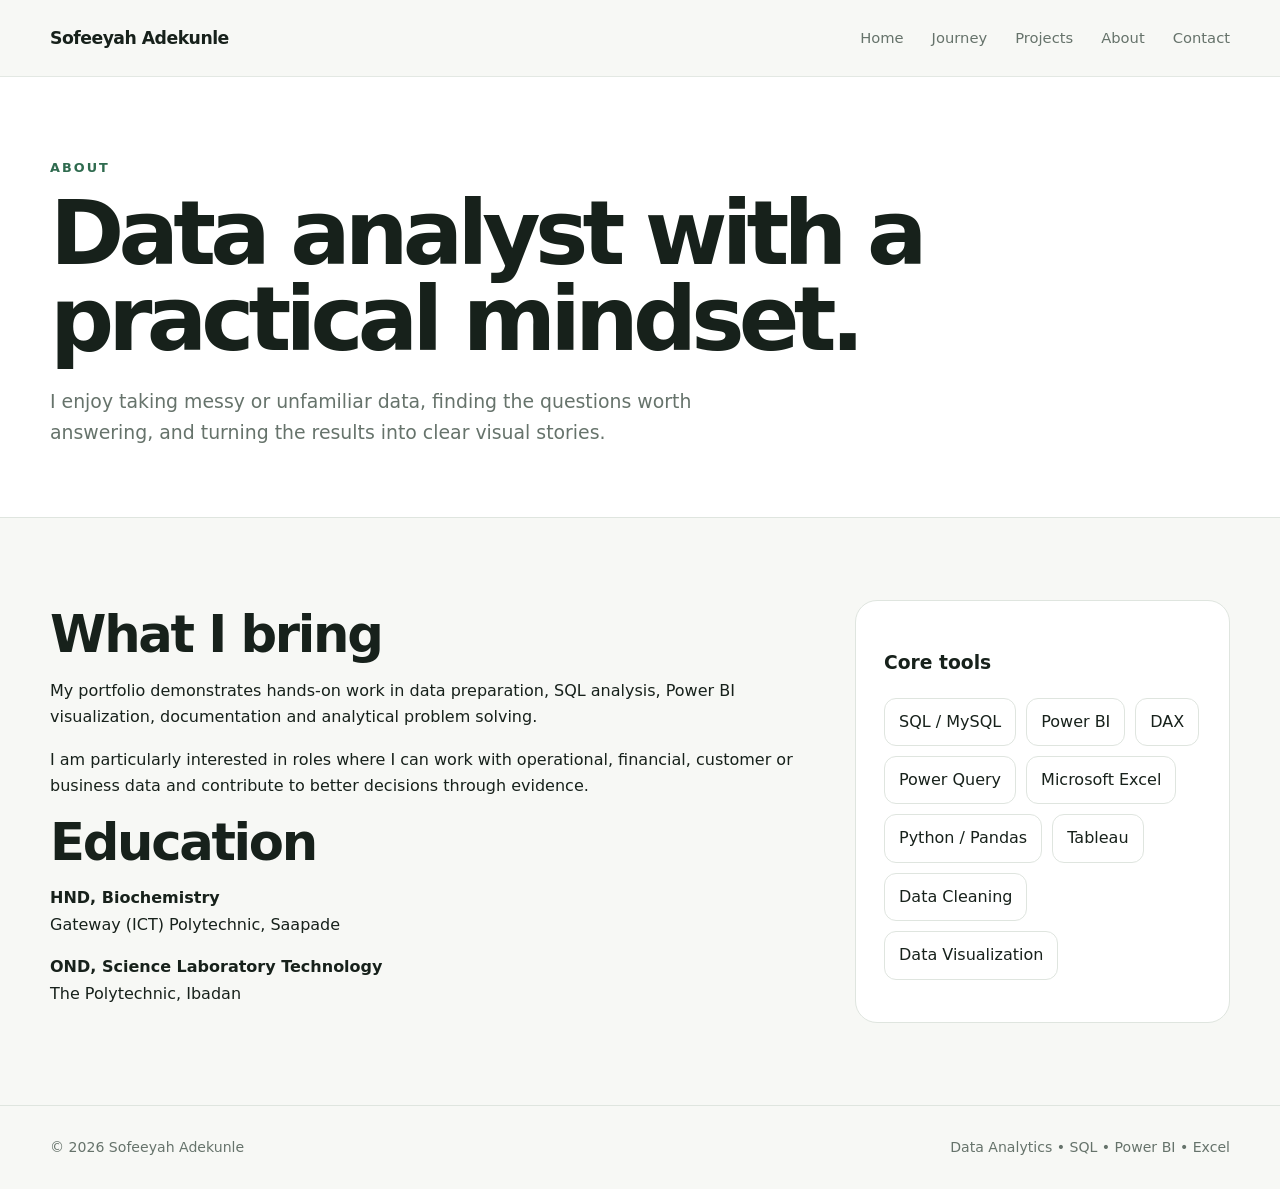
==== about.html @ de35168d "Replace old portfolio website" ====
<!doctype html><html lang="en"><head><meta charset="utf-8"><meta name="viewport" content="width=device-width, initial-scale=1"><title>About | Sofeeyah Adekunle</title><meta name="description" content="Sofeeyah Adekunle — Data Analyst portfolio."><link rel="stylesheet" href="css/style.css"></head><body><header class="nav"><div class="container nav-inner"><a class="logo" href="index.html">Sofeeyah Adekunle</a><button class="menu" aria-label="Open menu">☰</button><nav class="nav-links"><a class="" href="index.html">Home</a><a class="" href="journey.html">Journey</a><a class="" href="projects.html">Projects</a><a class="active" href="about.html">About</a><a class="" href="contact.html">Contact</a></nav></div></header><main><section class="case-hero"><div class="container"><div class="kicker">About</div><h1>Data analyst with a practical mindset.</h1><p class="lead">I enjoy taking messy or unfamiliar data, finding the questions worth answering, and turning the results into clear visual stories.</p></div></section><section class="section"><div class="container case-grid"><div><h2>What I bring</h2><p>My portfolio demonstrates hands-on work in data preparation, SQL analysis, Power BI visualization, documentation and analytical problem solving.</p><p>I am particularly interested in roles where I can work with operational, financial, customer or business data and contribute to better decisions through evidence.</p><h2>Education</h2><p><strong>HND, Biochemistry</strong><br>Gateway (ICT) Polytechnic, Saapade</p><p><strong>OND, Science Laboratory Technology</strong><br>The Polytechnic, Ibadan</p></div><aside class="card"><h3>Core tools</h3><div class="skills"><span class="skill">SQL / MySQL</span><span class="skill">Power BI</span><span class="skill">DAX</span><span class="skill">Power Query</span><span class="skill">Microsoft Excel</span><span class="skill">Python / Pandas</span><span class="skill">Tableau</span><span class="skill">Data Cleaning</span><span class="skill">Data Visualization</span></div></aside></div></section></main><footer class="footer"><div class="container footer-inner"><span>© <span class="year"></span> Sofeeyah Adekunle</span><span>Data Analytics • SQL • Power BI • Excel</span></div></footer><script src="js/script.js"></script></body></html>
---- css/style.css ----
:root{--ink:#17211b;--muted:#66736b;--paper:#f7f8f5;--card:#fff;--accent:#2f6b4f;--accent-dark:#204b37;--line:#dfe5df;--soft:#e9f0eb;--max:1180px;--radius:22px}
*{box-sizing:border-box}html{scroll-behavior:smooth}body{margin:0;font-family:Inter,system-ui,-apple-system,BlinkMacSystemFont,"Segoe UI",sans-serif;color:var(--ink);background:var(--paper);line-height:1.65}a{color:inherit;text-decoration:none}img{max-width:100%;display:block}.container{width:min(calc(100% - 40px),var(--max));margin:auto}
.nav{position:sticky;top:0;z-index:50;background:rgba(247,248,245,.94);backdrop-filter:blur(12px);border-bottom:1px solid rgba(223,229,223,.8)}.nav-inner{height:76px;display:flex;align-items:center;justify-content:space-between}.logo{font-weight:800;letter-spacing:-.03em;font-size:1.08rem}.nav-links{display:flex;gap:28px;align-items:center}.nav-links a{font-size:.92rem;color:var(--muted)}.nav-links a:hover{color:var(--accent)}.menu{display:none;border:0;background:none;font-size:1.5rem}
.hero{padding:92px 0 78px}.hero-grid{display:grid;grid-template-columns:1.15fr .85fr;gap:70px;align-items:center}.eyebrow,.kicker{font-size:.8rem;text-transform:uppercase;letter-spacing:.16em;font-weight:800;color:var(--accent)}h1{font-size:clamp(3rem,7vw,5.9rem);line-height:.96;letter-spacing:-.065em;margin:12px 0 24px}.hero h1 span{color:var(--accent)}.lead{font-size:1.18rem;color:var(--muted);max-width:650px}.actions{display:flex;gap:12px;flex-wrap:wrap;margin-top:30px}.btn{display:inline-flex;align-items:center;justify-content:center;padding:13px 20px;border-radius:999px;font-weight:700;border:1px solid var(--ink)}.btn.primary{background:var(--ink);color:#fff}.btn.secondary{border-color:var(--line);background:#fff}.portrait{width:min(390px,100%);aspect-ratio:4/5;object-fit:cover;object-position:center 20%;border-radius:32px;margin-left:auto;box-shadow:0 24px 70px rgba(25,40,30,.15)}.portrait-wrap{position:relative}.portrait-note{position:absolute;bottom:22px;left:8px;background:#fff;border:1px solid var(--line);border-radius:16px;padding:13px 16px;box-shadow:0 12px 35px rgba(25,40,30,.1)}
.section{padding:82px 0}.section.alt,.case-hero{background:#fff}.section-head{display:flex;justify-content:space-between;gap:30px;align-items:end;margin-bottom:38px}.section h2{font-size:clamp(2rem,4vw,3.5rem);line-height:1.05;letter-spacing:-.045em;margin:8px 0}.section-intro{max-width:650px;color:var(--muted)}
.grid-3{display:grid;grid-template-columns:repeat(3,1fr);gap:20px}.card{background:var(--card);border:1px solid var(--line);border-radius:var(--radius);padding:28px}.project-card{display:flex;flex-direction:column;min-height:390px}.number{font-weight:800;color:var(--accent);font-size:.85rem}.project-card h3{font-size:1.45rem;line-height:1.2;margin:22px 0 12px}.project-type{color:var(--muted);font-size:.9rem}.tags{display:flex;flex-wrap:wrap;gap:7px;margin:20px 0}.tag{font-size:.76rem;padding:6px 9px;border-radius:999px;background:var(--soft);color:var(--accent-dark)}.card-link{margin-top:auto;font-weight:800;color:var(--accent)}
.approach{display:grid;grid-template-columns:repeat(5,1fr);gap:12px}.step{padding:24px;border-top:2px solid var(--accent);background:var(--paper)}.step strong{display:block;margin-bottom:7px}.step span{font-size:.88rem;color:var(--muted)}
.timeline{display:grid;gap:0;max-width:900px}.timeline-item{display:grid;grid-template-columns:170px 1fr;gap:30px;padding:28px 0;border-top:1px solid var(--line)}.timeline-year{font-weight:800;color:var(--accent)}.skills{display:flex;flex-wrap:wrap;gap:10px}.skill{padding:10px 14px;background:#fff;border:1px solid var(--line);border-radius:12px}
.cta{background:var(--ink);color:#fff;border-radius:32px;padding:55px}.cta p{color:#c9d4cc}.footer{padding:30px 0;border-top:1px solid var(--line);color:var(--muted);font-size:.88rem}.footer-inner{display:flex;justify-content:space-between;gap:20px;flex-wrap:wrap}
.case-hero{padding:80px 0 50px;border-bottom:1px solid var(--line)}.case-grid{display:grid;grid-template-columns:2fr 1fr;gap:55px}.case-main h2{font-size:2rem;margin-top:48px}.case-main h3{font-size:1.25rem;margin-top:30px}.case-sidebar{position:sticky;top:100px;height:max-content}.stat{padding:20px 0;border-bottom:1px solid var(--line)}.stat strong{display:block;font-size:1.5rem}.link-list{display:grid;gap:10px;margin-top:20px}.link-list a{color:var(--accent);font-weight:700}.insight{background:var(--soft);padding:20px;border-radius:16px;margin:14px 0}.back{display:inline-block;margin-bottom:24px;color:var(--accent);font-weight:700}
@media(max-width:900px){.hero-grid,.case-grid{grid-template-columns:1fr}.portrait{margin:0 auto}.grid-3{grid-template-columns:1fr}.approach{grid-template-columns:1fr 1fr}.case-sidebar{position:static}}
@media(max-width:700px){.container{width:min(calc(100% - 28px),var(--max))}.nav-links{display:none;position:absolute;top:76px;left:0;right:0;background:var(--paper);padding:18px 20px;border-bottom:1px solid var(--line);flex-direction:column;align-items:flex-start}.nav-links.open{display:flex}.menu{display:block}.hero{padding:62px 0}.section{padding:62px 0}.approach{grid-template-columns:1fr}.timeline-item{grid-template-columns:1fr;gap:5px}.cta{padding:35px 25px}}
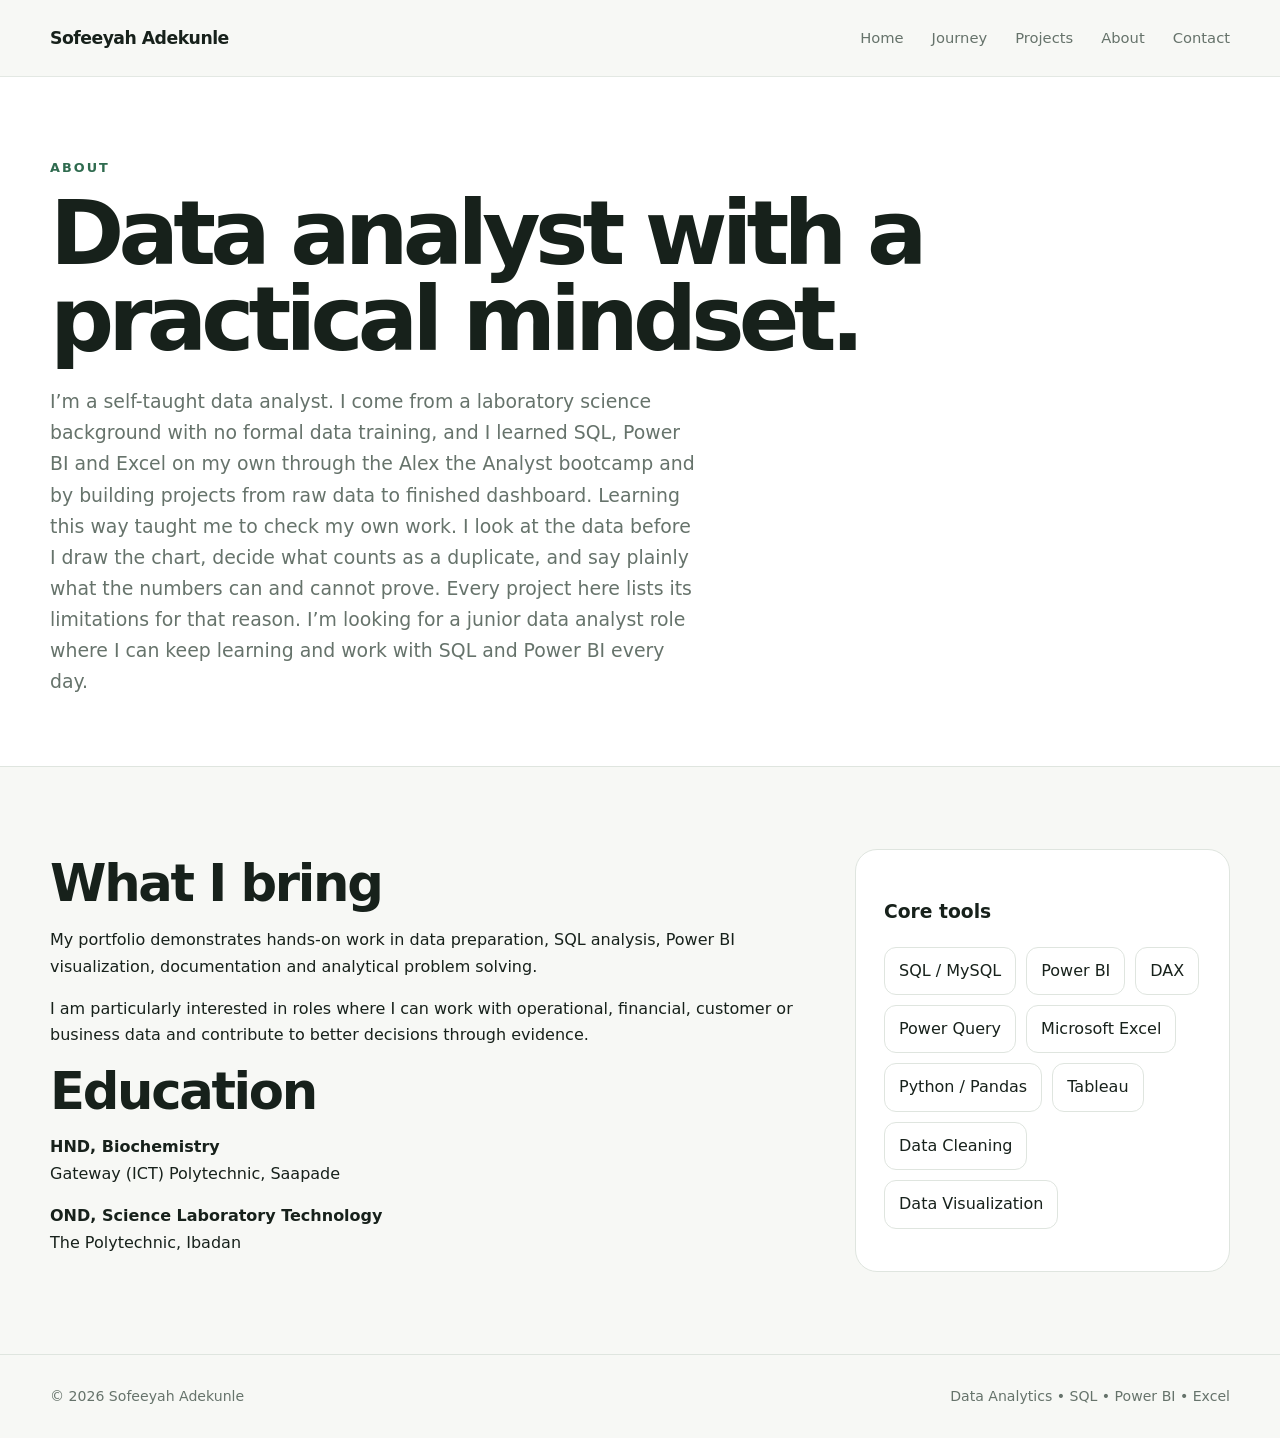
==== commit e0c62ffe: "Revise About page content and personal description Updated the content of the About page to reflect " ====
--- a/about.html
+++ b/about.html
@@ -1 +1,5 @@
-<!doctype html><html lang="en"><head><meta charset="utf-8"><meta name="viewport" content="width=device-width, initial-scale=1"><title>About | Sofeeyah Adekunle</title><meta name="description" content="Sofeeyah Adekunle — Data Analyst portfolio."><link rel="stylesheet" href="css/style.css"></head><body><header class="nav"><div class="container nav-inner"><a class="logo" href="index.html">Sofeeyah Adekunle</a><button class="menu" aria-label="Open menu">☰</button><nav class="nav-links"><a class="" href="index.html">Home</a><a class="" href="journey.html">Journey</a><a class="" href="projects.html">Projects</a><a class="active" href="about.html">About</a><a class="" href="contact.html">Contact</a></nav></div></header><main><section class="case-hero"><div class="container"><div class="kicker">About</div><h1>Data analyst with a practical mindset.</h1><p class="lead">I enjoy taking messy or unfamiliar data, finding the questions worth answering, and turning the results into clear visual stories.</p></div></section><section class="section"><div class="container case-grid"><div><h2>What I bring</h2><p>My portfolio demonstrates hands-on work in data preparation, SQL analysis, Power BI visualization, documentation and analytical problem solving.</p><p>I am particularly interested in roles where I can work with operational, financial, customer or business data and contribute to better decisions through evidence.</p><h2>Education</h2><p><strong>HND, Biochemistry</strong><br>Gateway (ICT) Polytechnic, Saapade</p><p><strong>OND, Science Laboratory Technology</strong><br>The Polytechnic, Ibadan</p></div><aside class="card"><h3>Core tools</h3><div class="skills"><span class="skill">SQL / MySQL</span><span class="skill">Power BI</span><span class="skill">DAX</span><span class="skill">Power Query</span><span class="skill">Microsoft Excel</span><span class="skill">Python / Pandas</span><span class="skill">Tableau</span><span class="skill">Data Cleaning</span><span class="skill">Data Visualization</span></div></aside></div></section></main><footer class="footer"><div class="container footer-inner"><span>© <span class="year"></span> Sofeeyah Adekunle</span><span>Data Analytics • SQL • Power BI • Excel</span></div></footer><script src="js/script.js"></script></body></html>+<!doctype html><html lang="en"><head><meta charset="utf-8"><meta name="viewport" content="width=device-width, initial-scale=1"><title>About | Sofeeyah Adekunle</title><meta name="description" content="Sofeeyah Adekunle — Data Analyst portfolio."><link rel="stylesheet" href="css/style.css"></head><body><header class="nav"><div class="container nav-inner"><a class="logo" href="index.html">Sofeeyah Adekunle</a><button class="menu" aria-label="Open menu">☰</button><nav class="nav-links"><a class="" href="index.html">Home</a><a class="" href="journey.html">Journey</a><a class="" href="projects.html">Projects</a><a class="active" href="about.html">About</a><a class="" href="contact.html">Contact</a></nav></div></header><main><section class="case-hero"><div class="container"><div class="kicker">About</div><h1>Data analyst with a practical mindset.</h1><p class="lead">I’m a self-taught data analyst. I come from a laboratory science background with no formal data training, and I learned SQL, Power BI and Excel on my own through the Alex the Analyst bootcamp and by building projects from raw data to finished dashboard.
+
+Learning this way taught me to check my own work. I look at the data before I draw the chart, decide what counts as a duplicate, and say plainly what the numbers can and cannot prove. Every project here lists its limitations for that reason.
+
+I’m looking for a junior data analyst role where I can keep learning and work with SQL and Power BI every day.</p></div></section><section class="section"><div class="container case-grid"><div><h2>What I bring</h2><p>My portfolio demonstrates hands-on work in data preparation, SQL analysis, Power BI visualization, documentation and analytical problem solving.</p><p>I am particularly interested in roles where I can work with operational, financial, customer or business data and contribute to better decisions through evidence.</p><h2>Education</h2><p><strong>HND, Biochemistry</strong><br>Gateway (ICT) Polytechnic, Saapade</p><p><strong>OND, Science Laboratory Technology</strong><br>The Polytechnic, Ibadan</p></div><aside class="card"><h3>Core tools</h3><div class="skills"><span class="skill">SQL / MySQL</span><span class="skill">Power BI</span><span class="skill">DAX</span><span class="skill">Power Query</span><span class="skill">Microsoft Excel</span><span class="skill">Python / Pandas</span><span class="skill">Tableau</span><span class="skill">Data Cleaning</span><span class="skill">Data Visualization</span></div></aside></div></section></main><footer class="footer"><div class="container footer-inner"><span>© <span class="year"></span> Sofeeyah Adekunle</span><span>Data Analytics • SQL • Power BI • Excel</span></div></footer><script src="js/script.js"></script></body></html>
